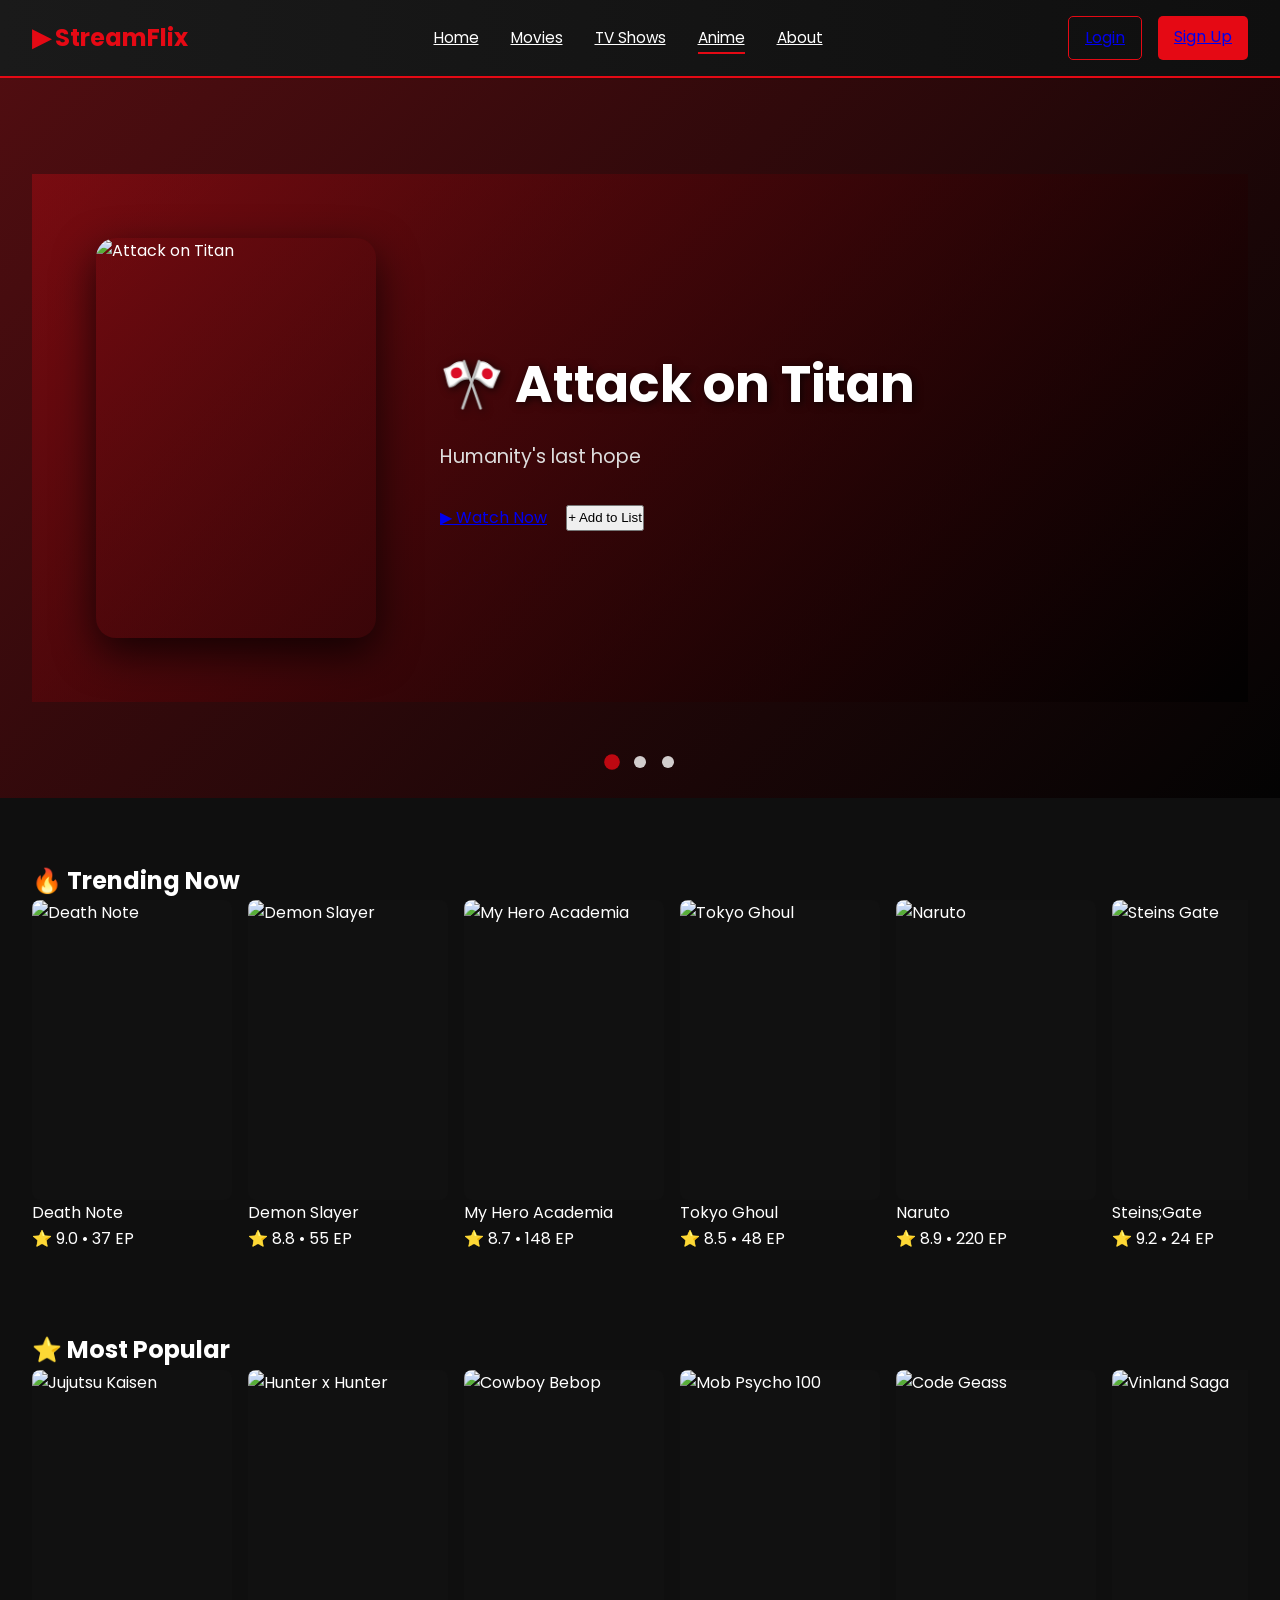
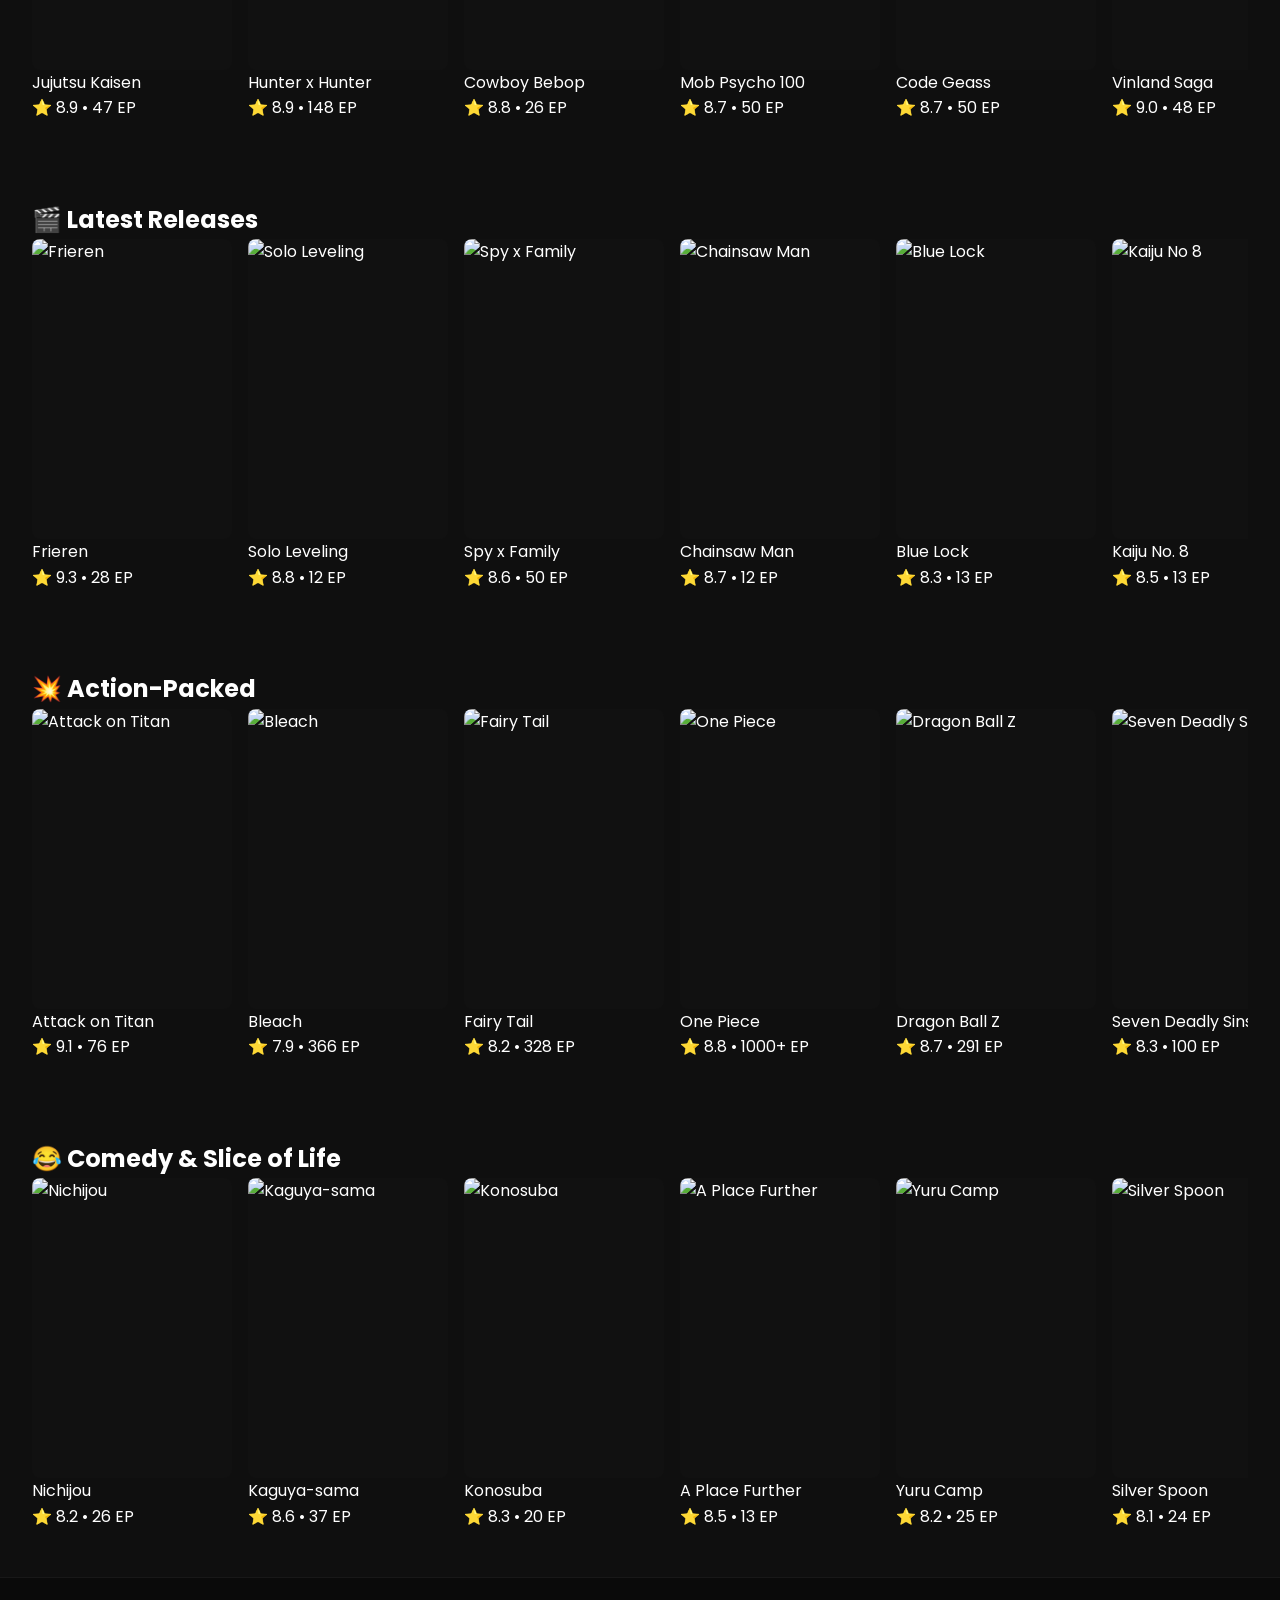
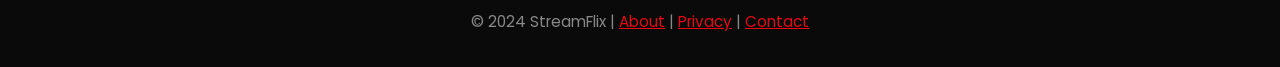
==== anime.html @ f0f39991 "Initial commit" ====
<!DOCTYPE html>
<html lang="en">
<head>
    <meta charset="UTF-8">
    <meta name="viewport" content="width=device-width, initial-scale=1.0">
    <title>Anime - StreamFlix</title>
    <link href="https://fonts.googleapis.com/css2?family=Poppins:wght@600;700&display=swap" rel="stylesheet">
    <link rel="stylesheet" href="style.css">
    
</head>
<body>
    <!-- Navigation -->
    <nav class="navbar">
        <div class="nav-brand">▶ StreamFlix</div>
        <ul class="nav-menu">
            <li><a href="index.html">Home</a></li>
            <li><a href="movies.html">Movies</a></li>
            <li><a href="tvshows.html">TV Shows</a></li>
            <li><a href="anime.html" class="active">Anime</a></li>
            <li><a href="about.html">About</a></li>
        </ul>
        <div class="nav-auth">
            <a href="login.html" class="btn-login">Login</a>
            <a href="signup.html" class="btn-signup">Sign Up</a>
        </div>
    </nav>

    <!-- Add this in <head> -->
<link rel="stylesheet" href="slider.css">

<!-- Replace old hero with this -->
<section class="hero" data-slider="anime-slide" style="margin-bottom: 2rem;">
    <input type="radio" name="anime-slide" id="anime-slide1" checked>
    <input type="radio" name="anime-slide" id="anime-slide2">
    <input type="radio" name="anime-slide" id="anime-slide3">

    <div class="slider-wrapper">
        <div class="slider">
            <div class="slide">
                <img src="https://m.media-amazon.com/images/M/MV5BZjliODY5MzQtMmViZC00MTZmLWFhMWMtMjMwM2I3OGY1MTRiXkEyXkFqcGc@._V1_FMjpg_UX1000_.jpg" alt="Attack on Titan">
                <div class="slide-content">
                    <h1>🎌 Attack on Titan</h1>
                    <p>Humanity's last hope</p>
                    <div class="hero-buttons">
                        <a href="player.html?movie=Attack on Titan" class="btn-primary">▶ Watch Now</a>
                        <button class="btn-secondary">+ Add to List</button>
                    </div>
                </div>
            </div>

            <div class="slide">
                <img src="https://m.media-amazon.com/images/M/MV5BYTgyZDhmMTEtZDFhNi00MTc4LTg3NjUtYWJlNGE5Mzk2NzMxXkEyXkFqcGc@._V1_.jpg" alt="Death Note">
                <div class="slide-content">
                    <h1>Death Note</h1>
                    <p>Psychological thriller</p>
                    <div class="hero-buttons">
                        <a href="player.html?movie=Death Note" class="btn-primary">▶ Watch Now</a>
                        <button class="btn-secondary">+ Add to List</button>
                    </div>
                </div>
            </div>

            <div class="slide">
                <img src="https://encrypted-tbn0.gstatic.com/images?q=tbn:ANd9GcQqLSe0YxHCOtJikJKKAC5nm7NmlqwyXG1tWA&s" alt="Demon Slayer">
                <div class="slide-content">
                    <h1>Demon Slayer</h1>
                    <p>Stunning animation</p>
                    <div class="hero-buttons">
                        <a href="player.html?movie=Demon Slayer" class="btn-primary">▶ Watch Now</a>
                        <button class="btn-secondary">+ Add to List</button>
                    </div>
                </div>
            </div>
        </div>
    </div>

    <div class="slider-nav">
        <label for="anime-slide1" class="slider-dot"></label>
        <label for="anime-slide2" class="slider-dot"></label>
        <label for="anime-slide3" class="slider-dot"></label>
    </div>
</section>

<!-- Add before </body> -->
<script src="slider.js"></script>

    <!-- Trending Anime Section -->
    <section class="anime-section">
        <h2>🔥 Trending Now</h2>
        <div class="scroll-container">
            <a href="player.html?movie=Death Note" class="scroll-card">
                <div class="card-image">
                    <img src="https://m.media-amazon.com/images/M/MV5BYTgyZDhmMTEtZDFhNi00MTc4LTg3NjUtYWJlNGE5Mzk2NzMxXkEyXkFqcGc@._V1_.jpg" alt="Death Note">
                    <div class="card-overlay">
                        <button class="play-icon">▶</button>
                    </div>
                </div>
                <div class="card-title">Death Note</div>
                <div class="card-rating">⭐ 9.0 • 37 EP</div>
            </a>

            <a href="player.html?movie=Demon Slayer" class="scroll-card">
                <div class="card-image">
                    <img src="https://encrypted-tbn0.gstatic.com/images?q=tbn:ANd9GcQqLSe0YxHCOtJikJKKAC5nm7NmlqwyXG1tWA&s" alt="Demon Slayer">
                    <div class="card-overlay">
                        <button class="play-icon">▶</button>
                    </div>
                </div>
                <div class="card-title">Demon Slayer</div>
                <div class="card-rating">⭐ 8.8 • 55 EP</div>
            </a>

            <a href="player.html?movie=My Hero Academia" class="scroll-card">
                <div class="card-image">
                    <img src="https://m.media-amazon.com/images/M/MV5BY2QzODA5OTQtYWJlNi00ZjIzLThhNTItMDMwODhlYzYzMjA2XkEyXkFqcGc@._V1_.jpg" alt="My Hero Academia">
                    <div class="card-overlay">
                        <button class="play-icon">▶</button>
                    </div>
                </div>
                <div class="card-title">My Hero Academia</div>
                <div class="card-rating">⭐ 8.7 • 148 EP</div>
            </a>

            <a href="player.html?movie=Tokyo Ghoul" class="scroll-card">
                <div class="card-image">
                    <img src="https://m.media-amazon.com/images/M/MV5BZWI2NzZhMTItOTM3OS00NjcyLThmN2EtZGZjMjlhYWMwODMzXkEyXkFqcGc@._V1_.jpg" alt="Tokyo Ghoul">
                    <div class="card-overlay">
                        <button class="play-icon">▶</button>
                    </div>
                </div>
                <div class="card-title">Tokyo Ghoul</div>
                <div class="card-rating">⭐ 8.5 • 48 EP</div>
            </a>

            <a href="player.html?movie=Naruto" class="scroll-card">
                <div class="card-image">
                    <img src="https://m.media-amazon.com/images/M/MV5BZTNjOWI0ZTAtOGY1OS00ZGU0LWEyOWYtMjhkYjdlYmVjMDk2XkEyXkFqcGc@._V1_.jpg" alt="Naruto">
                    <div class="card-overlay">
                        <button class="play-icon">▶</button>
                    </div>
                </div>
                <div class="card-title">Naruto</div>
                <div class="card-rating">⭐ 8.9 • 220 EP</div>
            </a>

            <a href="player.html?movie=Steins Gate" class="scroll-card">
                <div class="card-image">
                    <img src="https://m.media-amazon.com/images/M/MV5BZjI1YjZiMDUtZTI3MC00YTA5LWIzMmMtZmQ0NTZiYWM4NTYwXkEyXkFqcGc@._V1_FMjpg_UX1000_.jpg" alt="Steins Gate">
                    <div class="card-overlay">
                        <button class="play-icon">▶</button>
                    </div>
                </div>
                <div class="card-title">Steins;Gate</div>
                <div class="card-rating">⭐ 9.2 • 24 EP</div>
            </a>

            <a href="player.html?movie=One Punch Man" class="scroll-card">
                <div class="card-image">
                    <img src="https://m.media-amazon.com/images/M/MV5BNzMwOGQ5MWItNzE3My00ZDYyLTk4NzAtZWIyYWI0NTZhYzY0XkEyXkFqcGc@._V1_FMjpg_UX1000_.jpg" alt="One Punch Man">
                    <div class="card-overlay">
                        <button class="play-icon">▶</button>
                    </div>
                </div>
                <div class="card-title">One Punch Man</div>
                <div class="card-rating">⭐ 8.7 • 24 EP</div>
            </a>

            <a href="player.html?movie=Fullmetal Alchemist" class="scroll-card">
                <div class="card-image">
                    <img src="https://m.media-amazon.com/images/M/MV5BMzNiODA5NjYtYWExZS00OTc4LTg3N2ItYWYwYTUyYmM5MWViXkEyXkFqcGc@._V1_FMjpg_UX1000_.jpg">
                    <div class="card-overlay">
                        <button class="play-icon">▶</button>
                    </div>
                </div>
                <div class="card-title">Fullmetal Alchemist</div>
                <div class="card-rating">⭐ 9.1 • 64 EP</div>
            </a>
        </div>
    </section>

    <!-- Popular Anime Section -->
    <section class="anime-section">
        <h2>⭐ Most Popular</h2>
        <div class="scroll-container">
            <a href="player.html?movie=Jujutsu Kaisen" class="scroll-card">
                <div class="card-image">
                    <img src="https://m.media-amazon.com/images/M/MV5BMjBlNTExMDAtMWZjZi00MDc5LWFkMjgtZDU0ZWQ5ODk3YWY5XkEyXkFqcGc@._V1_.jpg" alt="Jujutsu Kaisen">
                    <div class="card-overlay">
                        <button class="play-icon">▶</button>
                    </div>
                </div>
                <div class="card-title">Jujutsu Kaisen</div>
                <div class="card-rating">⭐ 8.9 • 47 EP</div>
            </a>

            <a href="player.html?movie=Hunter x Hunter" class="scroll-card">
                <div class="card-image">
                    <img src="https://m.media-amazon.com/images/M/MV5BYzYxOTlkYzctNGY2MC00MjNjLWIxOWMtY2QwYjcxZWIwMmEwXkEyXkFqcGc@._V1_.jpg" alt="Hunter x Hunter">
                    <div class="card-overlay">
                        <button class="play-icon">▶</button>
                    </div>
                </div>
                <div class="card-title">Hunter x Hunter</div>
                <div class="card-rating">⭐ 8.9 • 148 EP</div>
            </a>

            <a href="player.html?movie=Cowboy Bebop" class="scroll-card">
                <div class="card-image">
                    <img src="https://encrypted-tbn0.gstatic.com/images?q=tbn:ANd9GcQdz-wzzr_U2iolT9zYC333DmJz4aKsiBKb7A&s" alt="Cowboy Bebop">
                    <div class="card-overlay">
                        <button class="play-icon">▶</button>
                    </div>
                </div>
                <div class="card-title">Cowboy Bebop</div>
                <div class="card-rating">⭐ 8.8 • 26 EP</div>
            </a>

            <a href="player.html?movie=Mob Psycho 100" class="scroll-card">
                <div class="card-image">
                    <img src="https://qqcdnpictest.mxplay.com/pic/f4882bd59f9569a33171a160bc4bc75f/en/16x9/640x360/test_pic1746435493451.jpg" alt="Mob Psycho 100">
                    <div class="card-overlay">
                        <button class="play-icon">▶</button>
                    </div>
                </div>
                <div class="card-title">Mob Psycho 100</div>
                <div class="card-rating">⭐ 8.7 • 50 EP</div>
            </a>

            <a href="player.html?movie=Code Geass" class="scroll-card">
                <div class="card-image">
                    <img src="https://m.media-amazon.com/images/M/MV5BMjA3OTUzNTIzOV5BMl5BanBnXkFtZTgwOTg4MTI1NjE@._V1_.jpg" alt="Code Geass">
                    <div class="card-overlay">
                        <button class="play-icon">▶</button>
                    </div>
                </div>
                <div class="card-title">Code Geass</div>
                <div class="card-rating">⭐ 8.7 • 50 EP</div>
            </a>

            <a href="player.html?movie=Vinland Saga" class="scroll-card">
                <div class="card-image">
                    <img src="https://m.media-amazon.com/images/M/MV5BNDA3MGNmZTEtMzFiMy00ZmViLThhNmQtMjQ4ZDc5MDEyN2U1XkEyXkFqcGc@._V1_.jpg" alt="Vinland Saga">
                    <div class="card-overlay">
                        <button class="play-icon">▶</button>
                    </div>
                </div>
                <div class="card-title">Vinland Saga</div>
                <div class="card-rating">⭐ 9.0 • 48 EP</div>
            </a>

            <a href="player.html?movie=Sword Art Online" class="scroll-card">
                <div class="card-image">
                    <img src="https://m.media-amazon.com/images/I/81rBX2Un6xL._AC_UF1000,1000_QL80_.jpg" alt="Sword Art Online">
                    <div class="card-overlay">
                        <button class="play-icon">▶</button>
                    </div>
                </div>
                <div class="card-title">Sword Art Online</div>
                <div class="card-rating">⭐ 8.4 • 96 EP</div>
            </a>

            <a href="player.html?movie=Ergo Proxy" class="scroll-card">
                <div class="card-image">
                    <img src="https://i.redd.it/ergo-proxy-one-of-the-all-time-greats-of-the-genre-v0-80or5wfl3pdc1.jpg?width=1920&format=pjpg&auto=webp&s=26ee91247b831a1396b140623fcc906833da10b5" alt="Ergo Proxy">
                    <div class="card-overlay">
                        <button class="play-icon">▶</button>
                    </div>
                </div>
                <div class="card-title">Ergo Proxy</div>
                <div class="card-rating">⭐ 8.5 • 23 EP</div>
            </a>
        </div>
    </section>

    <!-- New Releases Section -->
    <section class="anime-section">
        <h2>🎬 Latest Releases</h2>
        <div class="scroll-container">
            <a href="player.html?movie=Frieren" class="scroll-card">
                <div class="card-image">
                    <img src="https://m.media-amazon.com/images/M/MV5BZTI4ZGMxN2UtODlkYS00MTBjLWE1YzctYzc3NDViMGI0ZmJmXkEyXkFqcGc@._V1_.jpg" alt="Frieren">
                    <div class="card-overlay">
                        <button class="play-icon">▶</button>
                    </div>
                </div>
                <div class="card-title">Frieren</div>
                <div class="card-rating">⭐ 9.3 • 28 EP</div>
            </a>

            <a href="player.html?movie=Solo Leveling" class="scroll-card">
                <div class="card-image">
                    <img src="https://resizing.flixster.com/ChafGu2e-ZWTxSZOycoILjKeRqw=/fit-in/352x330/v2/https://resizing.flixster.com/WvUR0LcCwPkfo07dl1CChnL1f6o=/ems.cHJkLWVtcy1hc3NldHMvdHZzZXJpZXMvMzRlNmFmN2MtNjA2Mi00MTUwLTg2MGYtOGZlN2M5OGRjZWUzLnBuZw==" alt="Solo Leveling">
                    <div class="card-overlay">
                        <button class="play-icon">▶</button>
                    </div>
                </div>
                <div class="card-title">Solo Leveling</div>
                <div class="card-rating">⭐ 8.8 • 12 EP</div>
            </a>

            <a href="player.html?movie=Spy x Family" class="scroll-card">
                <div class="card-image">
                    <img src="https://comicbook.com/wp-content/uploads/sites/4/2025/03/Spy-x-Family-Key-Visual.jpeg?w=724" alt="Spy x Family">
                    <div class="card-overlay">
                        <button class="play-icon">▶</button>
                    </div>
                </div>
                <div class="card-title">Spy x Family</div>
                <div class="card-rating">⭐ 8.6 • 50 EP</div>
            </a>

            <a href="player.html?movie=Chainsaw Man" class="scroll-card">
                <div class="card-image">
                    <img src="https://snworksceo.imgix.net/cds/5cfb9cca-68ee-42bc-aa29-760c168924e8.sized-1000x1000.jpg?w=1000&dpr=2" alt="Chainsaw Man">
                    <div class="card-overlay">
                        <button class="play-icon">▶</button>
                    </div>
                </div>
                <div class="card-title">Chainsaw Man</div>
                <div class="card-rating">⭐ 8.7 • 12 EP</div>
            </a>

            <a href="player.html?movie=Blue Lock" class="scroll-card">
                <div class="card-image">
                    <img src="https://encrypted-tbn0.gstatic.com/images?q=tbn:ANd9GcQqD8SmKVSQN-p4D28bdmvQ3-Zx0X53sA6anQ&s" alt="Blue Lock">
                    <div class="card-overlay">
                        <button class="play-icon">▶</button>
                    </div>
                </div>
                <div class="card-title">Blue Lock</div>
                <div class="card-rating">⭐ 8.3 • 13 EP</div>
            </a>

            <a href="player.html?movie=Kaiju No 8" class="scroll-card">
                <div class="card-image">
                    <img src="https://upload.wikimedia.org/wikipedia/en/thumb/c/cd/Kaiju_No_8.jpg/250px-Kaiju_No_8.jpg" alt="Kaiju No 8">
                    <div class="card-overlay">
                        <button class="play-icon">▶</button>
                    </div>
                </div>
                <div class="card-title">Kaiju No. 8</div>
                <div class="card-rating">⭐ 8.5 • 13 EP</div>
            </a>

            <a href="player.html?movie=Wind Breaker" class="scroll-card">
                <div class="card-image">
                    <img src="https://m.media-amazon.com/images/M/MV5BNTQzNDI5OGItZDZkMy00MWQ1LWIwM2YtYzc2YWNhOGJlZWQxXkEyXkFqcGc@._V1_.jpg" alt="Wind Breaker">
                    <div class="card-overlay">
                        <button class="play-icon">▶</button>
                    </div>
                </div>
                <div class="card-title">Wind Breaker</div>
                <div class="card-rating">⭐ 8.2 • 13 EP</div>
            </a>

            <a href="player.html?movie=Trigun" class="scroll-card">
                <div class="card-image">
                    <img src="https://encrypted-tbn0.gstatic.com/images?q=tbn:ANd9GcTng154LhHILacW95VG66HIjA_Ss_445w-bsg&s" alt="Trigun">
                    <div class="card-overlay">
                        <button class="play-icon">▶</button>
                    </div>
                </div>
                <div class="card-title">Trigun</div>
                <div class="card-rating">⭐ 8.4 • 26 EP</div>
            </a>
        </div>
    </section>

    <!-- Action Anime Section -->
    <section class="anime-section">
        <h2>💥 Action-Packed</h2>
        <div class="scroll-container">
            <a href="player.html?movie=Attack on Titan" class="scroll-card">
                <div class="card-image">
                    <img src="https://m.media-amazon.com/images/M/MV5BZjliODY5MzQtMmViZC00MTZmLWFhMWMtMjMwM2I3OGY1MTRiXkEyXkFqcGc@._V1_FMjpg_UX1000_.jpg" alt="Attack on Titan">
                    <div class="card-overlay">
                        <button class="play-icon">▶</button>
                    </div>
                </div>
                <div class="card-title">Attack on Titan</div>
                <div class="card-rating">⭐ 9.1 • 76 EP</div>
            </a>

            <a href="player.html?movie=Bleach" class="scroll-card">
                <div class="card-image">
                    <img src="https://upload.wikimedia.org/wikipedia/en/thumb/7/72/Bleachanime.png/250px-Bleachanime.png" alt="Bleach">
                    <div class="card-overlay">
                        <button class="play-icon">▶</button>
                    </div>
                </div>
                <div class="card-title">Bleach</div>
                <div class="card-rating">⭐ 7.9 • 366 EP</div>
            </a>

            <a href="player.html?movie=Fairy Tail" class="scroll-card">
                <div class="card-image">
                    <img src="https://image.api.playstation.com/vulcan/img/rnd/202007/1305/oNkLAxLkFuLVcaJ6XpaNkkNb.png" alt="Fairy Tail">
                    <div class="card-overlay">
                        <button class="play-icon">▶</button>
                    </div>
                </div>
                <div class="card-title">Fairy Tail</div>
                <div class="card-rating">⭐ 8.2 • 328 EP</div>
            </a>

            <a href="player.html?movie=One Piece" class="scroll-card">
                <div class="card-image">
                    <img src="https://i.redd.it/0u2aefrzacmc1.jpeg" alt="One Piece">
                    <div class="card-overlay">
                        <button class="play-icon">▶</button>
                    </div>
                </div>
                <div class="card-title">One Piece</div>
                <div class="card-rating">⭐ 8.8 • 1000+ EP</div>
            </a>

            <a href="player.html?movie=Dragon Ball Z" class="scroll-card">
                <div class="card-image">
                    <img src="https://m.media-amazon.com/images/M/MV5BN2VlNTdlMzQtYzE5OC00YmYwLTgyZTItYjEzMWY0ZDNjMTJhXkEyXkFqcGc@._V1_FMjpg_UX1000_.jpg" alt="Dragon Ball Z">
                    <div class="card-overlay">
                        <button class="play-icon">▶</button>
                    </div>
                </div>
                <div class="card-title">Dragon Ball Z</div>
                <div class="card-rating">⭐ 8.7 • 291 EP</div>
            </a>

            <a href="player.html?movie=Seven Deadly Sins" class="scroll-card">
                <div class="card-image">
                    <img src="https://upload.wikimedia.org/wikipedia/en/thumb/0/0f/Seven_Deadly_Sins_Characters.jpg/330px-Seven_Deadly_Sins_Characters.jpg" alt="Seven Deadly Sins">
                    <div class="card-overlay">
                        <button class="play-icon">▶</button>
                    </div>
                </div>
                <div class="card-title">Seven Deadly Sins</div>
                <div class="card-rating">⭐ 8.3 • 100 EP</div>
            </a>

            <a href="player.html?movie=Akame ga Kill" class="scroll-card">
                <div class="card-image">
                    <img src="https://m.media-amazon.com/images/M/MV5BYTQyZGQzMmUtNjcwMy00ZThiLWFmMzMtOTA0NTI3OWE0MTU0XkEyXkFqcGc@._V1_FMjpg_UX1000_.jpg" alt="Akame ga Kill">
                    <div class="card-overlay">
                        <button class="play-icon">▶</button>
                    </div>
                </div>
                <div class="card-title">Akame ga Kill</div>
                <div class="card-rating">⭐ 8.1 • 25 EP</div>
            </a>

            <a href="player.html?movie=Kill la Kill" class="scroll-card">
                <div class="card-image">
                    <img src="https://a.storyblok.com/f/178900/847x1199/5a03b402c3/tengen-toppa-gurren-lagann-vs-kill-la-kill-exhibition-visual.jpg/m/filters:quality(95)format(webp)" alt="Kill la Kill">
                    <div class="card-overlay">
                        <button class="play-icon">▶</button>
                    </div>
                </div>
                <div class="card-title">Kill la Kill</div>
                <div class="card-rating">⭐ 8.4 • 24 EP</div>
            </a>
        </div>
    </section>

    <!-- Comedy/Slice of Life Section -->
    <section class="anime-section">
        <h2>😂 Comedy & Slice of Life</h2>
        <div class="scroll-container">
            <a href="player.html?movie=Nichijou" class="scroll-card">
                <div class="card-image">
                    <img src="https://m.media-amazon.com/images/M/MV5BNDk1YjhiODktNjczMC00MDgxLTlkMGMtMzdkNzY1MTk4YjkxXkEyXkFqcGc@._V1_.jpg" alt="Nichijou">
                    <div class="card-overlay">
                        <button class="play-icon">▶</button>
                    </div>
                </div>
                <div class="card-title">Nichijou</div>
                <div class="card-rating">⭐ 8.2 • 26 EP</div>
            </a>

            <a href="player.html?movie=Kaguya-sama" class="scroll-card">
                <div class="card-image">
                    <img src="https://m.media-amazon.com/images/M/MV5BMTM1ZWViNWMtZWY2ZC00YmYyLTk1ZGEtMzRjOWI2YTM1OTI3XkEyXkFqcGc@._V1_FMjpg_UX1000_.jpg" alt="Kaguya-sama">
                    <div class="card-overlay">
                        <button class="play-icon">▶</button>
                    </div>
                </div>
                <div class="card-title">Kaguya-sama</div>
                <div class="card-rating">⭐ 8.6 • 37 EP</div>
            </a>

            <a href="player.html?movie=Konosuba" class="scroll-card">
                <div class="card-image">
                    <img src="https://m.media-amazon.com/images/I/81+BXD01wtL.jpg" alt="Konosuba">
                    <div class="card-overlay">
                        <button class="play-icon">▶</button>
                    </div>
                </div>
                <div class="card-title">Konosuba</div>
                <div class="card-rating">⭐ 8.3 • 20 EP</div>
            </a>

            <a href="player.html?movie=Slice of Life" class="scroll-card">
                <div class="card-image">
                    <img src="https://encrypted-tbn0.gstatic.com/images?q=tbn:ANd9GcReIH0EJPWtXZQAoP58Xrs9rBBU7hnGI9nKUA&s" alt="A Place Further">
                    <div class="card-overlay">
                        <button class="play-icon">▶</button>
                    </div>
                </div>
                <div class="card-title">A Place Further</div>
                <div class="card-rating">⭐ 8.5 • 13 EP</div>
            </a>

            <a href="player.html?movie=Yuru Camp" class="scroll-card">
                <div class="card-image">
                    <img src="https://upload.wikimedia.org/wikipedia/en/9/90/Yurucamp%2C_Volume_1.jpg" alt="Yuru Camp">
                    <div class="card-overlay">
                        <button class="play-icon">▶</button>
                    </div>
                </div>
                <div class="card-title">Yuru Camp</div>
                <div class="card-rating">⭐ 8.2 • 25 EP</div>
            </a>

            <a href="player.html?movie=Silver Spoon" class="scroll-card">
                <div class="card-image">
                    <img src="https://m.media-amazon.com/images/M/MV5BMzUzMWJiMWQtZTI0Yy00ZmRmLThmOWEtNGVjYTVkMjAzMjJlXkEyXkFqcGc@._V1_FMjpg_UX1000_.jpg" alt="Silver Spoon">
                    <div class="card-overlay">
                        <button class="play-icon">▶</button>
                    </div>
                </div>
                <div class="card-title">Silver Spoon</div>
                <div class="card-rating">⭐ 8.1 • 24 EP</div>
            </a>

            <a href="player.html?movie=Grand Blue" class="scroll-card">
                <div class="card-image">
                    <img src="https://m.media-amazon.com/images/M/MV5BNjczYjZkYzEtOTdhMS00MDBhLWI0NGQtNmY2OWQwNTBiMjJjXkEyXkFqcGc@._V1_FMjpg_UX1000_.jpg" alt="Grand Blue">
                    <div class="card-overlay">
                        <button class="play-icon">▶</button>
                    </div>
                </div>
                <div class="card-title">Grand Blue</div>
                <div class="card-rating">⭐ 8.6 • 12 EP</div>
            </a>

            <a href="player.html?movie=Shouwa Genroku" class="scroll-card">
                <div class="card-image">
                    <img src="https://imgsrv.crunchyroll.com/cdn-cgi/image/fit=contain,format=auto,quality=85,width=480,height=720/catalog/crunchyroll/c2b3c26f93b959475b31c195f3da2f08.jpg" alt="Shouwa Genroku">
                    <div class="card-overlay">
                        <button class="play-icon">▶</button>
                    </div>
                </div>
                <div class="card-title">Shouwa Genroku</div>
                <div class="card-rating">⭐ 8.7 • 25 EP</div>
            </a>
        </div>
    </section>

    <footer class="footer">
    <p>&copy; 2024 StreamFlix | <a href="about.html">About</a> | <a href="privacy.html">Privacy</a> | <a href="#">Contact</a></p>
</footer>

    <script src="player.js"></script>
    
</body>
</html>
---- style.css ----
:root{
  --bg: #0f0f0f;
  --surface: #111;
  --accent: #e50914;
  --muted: #bbb;
  --glass: rgba(255,255,255,0.05);
  --glass-2: rgba(255,255,255,0.1);
  --gold: #ffd700;
  --page-max-width: 1400px;
}

/* ======== GLOBAL ======== */
*{margin:0;padding:0;box-sizing:border-box}
html,body{height:100%}
body{
  font-family: 'Poppins', sans-serif;
  background: var(--bg);
  color:#fff;
  line-height:1.6;
  overflow-x:hidden;
}

/* ======== NAVBAR ======== */
.navbar{
  background: linear-gradient(90deg,#1a1a1a 0%, #0f0f0f 100%);
  padding:1rem 2rem;
  display:flex;
  justify-content:space-between;
  align-items:center;
  border-bottom:2px solid var(--accent);
  position:sticky;
  top:0;
  z-index:1000;
  flex-wrap:wrap;
}
.nav-brand{font-size:1.5rem;font-weight:700;color:var(--accent)}
.nav-menu{display:flex;list-style:none;gap:2rem}
.nav-menu a{position:relative;font-size:0.95rem;transition:0.25s;color:inherit}
.nav-menu a::after{
  content:'';position:absolute;bottom:-6px;left:0;width:0;height:2px;background:var(--accent);transition:0.25s;
}
.nav-menu a:hover::after,.nav-menu a.active::after{width:100%}
.nav-auth{display:flex;gap:1rem}
.btn-login{border:1px solid var(--accent);padding:0.5rem 1rem;border-radius:5px;transition:0.25s}
.btn-login:hover{background:var(--accent);color:#fff}
.btn-signup{background:var(--accent);padding:0.5rem 1rem;border-radius:5px;transition:0.25s}
.btn-signup:hover{background:#b20710;transform:scale(1.05)}

/* ======== HERO / SLIDER ======== */
.hero{
  width:100%;
  height:80vh;
  position:relative;
  background: linear-gradient(135deg, rgba(229,9,20,0.3), rgba(0,0,0,0.8)),
              url('https://via.placeholder.com/1200x500?text=Hero+Banner') center/cover no-repeat;
  padding:6rem 2rem;
  color:#fff;
  overflow:hidden;
  animation:fadeIn .8s ease-in;
}
@keyframes fadeIn{from{opacity:0}to{opacity:1}}
.hero-content{max-width:520px}
.hero h1{font-size:3rem;margin-bottom:1rem}
.hero p{font-size:1.1rem;color:var(--muted);margin-bottom:1.5rem}
.hero-btns{display:flex;gap:1rem;flex-wrap:wrap}

/* small slider logic (keeps compatibility if you use radio inputs) */
.slider{width:300%;height:100%;display:flex;transition:0.5s}
.slide{width:100%;flex-shrink:0;display:flex;align-items:center;gap:3rem;padding:3rem}
.slide img{width:280px;height:400px;border-radius:20px;object-fit:cover;box-shadow:0 10px 30px rgba(0,0,0,0.6);transition:0.4s}
.slide img:hover{transform:scale(1.05)}
.slide-content h1{font-size:2.5rem;margin-bottom:0.5rem}
.slide-content p{font-size:1.05rem;color:var(--muted);margin-bottom:1rem}
.play-btn{padding:12px 26px;border-radius:30px;border:none;background:var(--accent);color:#fff;cursor:pointer;transition:0.25s}
.play-btn:hover{background:#fff;color:#000;transform:scale(1.03)}

/* radio-driven slider (if you use inputs with ids #slide1 #slide2 #slide3) */
#slide1:checked ~ .slider{transform:translateX(0)}
#slide2:checked ~ .slider{transform:translateX(-100%)}
#slide3:checked ~ .slider{transform:translateX(-200%)}

/* slider nav dots container (use .slider-nav in markup) */
.slider-nav{position:absolute;bottom:20px;left:50%;transform:translateX(-50%);display:flex;gap:.5rem}
.slider-nav label{width:12px;height:12px;background:#fff;border-radius:50%;display:inline-block;cursor:pointer;opacity:.8}

/* ======== SECTIONS & PAGE LAYOUT ======== */
.section{display:flex;flex-direction:column;align-items:center;justify-content:center;width:100%;padding:40px 60px;box-sizing:border-box}
.page-header{max-width:var(--page-max-width);width:100%;margin:40px auto 0;padding:0 60px;box-sizing:border-box;text-align:center}
.page-header h1{font-size:2.5rem;margin-bottom:16px}
.page-header img{width:100%;height:350px;object-fit:cover;border-radius:10px;display:block}

/* ======== MOVIES GRID ======== */
.movies-grid{
  width:100%;
  max-width:var(--page-max-width);
  display:grid;
  grid-template-columns:repeat(auto-fit,minmax(220px,1fr));
  gap:24px;
  padding:40px 60px;
  box-sizing:border-box;
  margin:0 auto;
}
.card{
  background:var(--surface);
  border-radius:12px;
  overflow:hidden;
  transition:transform .25s, box-shadow .25s;
  text-align:center;
  display:flex;
  flex-direction:column;
}
.card:hover{transform:scale(1.05);box-shadow:0 10px 30px rgba(0,0,0,0.6)}
.card img{width:100%;height:320px;object-fit:cover;display:block}
.card-info{padding:14px}
.card-info h3{color:#fff;margin-bottom:8px;font-size:1.05rem}
.card-info p{color:var(--muted);font-size:.95rem}

/* horizontal scroll container (used on home index) */
.movies-container{display:flex;gap:1rem;overflow-x:auto;padding-bottom:1rem;scroll-behavior:smooth}
.movies-container::-webkit-scrollbar{height:8px}
.movies-container::-webkit-scrollbar-thumb{background:var(--accent);border-radius:6px}

/* ======== AUTH BOX ======== */
.auth-section{min-height:calc(100vh - 80px);display:flex;align-items:center;justify-content:center;padding:2rem}
.auth-box{background:var(--glass);border:1px solid var(--glass-2);padding:2.5rem;border-radius:10px;width:100%;max-width:420px;backdrop-filter:blur(6px)}
.auth-box h1{font-size:1.6rem;margin-bottom:.5rem}
.auth-box p{color:#aaa;margin-bottom:1rem}
.auth-box form{display:flex;flex-direction:column;gap:1rem}
.auth-box input{padding:.75rem;border-radius:6px;border:1px solid rgba(255,255,255,0.12);background:transparent;color:#fff}
.auth-box input:focus{outline:none;border-color:var(--accent);box-shadow:0 0 8px rgba(229,9,20,0.2)}
.auth-box label{display:flex;align-items:center;gap:.5rem;color:#aaa}
.auth-box button{margin-top:.5rem}

/* ======== ABOUT & FEATURES ======== */
.about-content{max-width:900px;margin:0 auto;padding:40px 20px}
.features{display:grid;grid-template-columns:repeat(auto-fit,minmax(200px,1fr));gap:1.5rem;margin-top:1.5rem}
.feature{background:rgba(229,9,20,0.08);padding:1.2rem;border-radius:8px;border-left:4px solid var(--accent)}
.feature h3{margin-bottom:.5rem}

/* ======== FOOTER ======== */
.footer{background:#0a0a0a;border-top:1px solid rgba(255,255,255,0.06);padding:2rem;text-align:center;color:#888;font-size:.95rem}
.footer a{color:var(--accent)}
.footer a:hover{color:var(--gold)}

/* ======== ANIME / NETFLIX-STYLE ROWS ======== */
.anime-hero{position:relative;width:100%;height:450px;overflow:hidden;margin-bottom:2rem}
.anime-hero img{width:100%;height:100%;object-fit:cover}
.hero-overlay{position:absolute;inset:0;background:linear-gradient(90deg, rgba(15,15,15,.9) 0%, rgba(15,15,15,.5) 50%, transparent 100%);display:flex;flex-direction:column;justify-content:flex-end;padding:3rem}
.hero-overlay h1{font-size:3.2rem;margin-bottom:1rem;font-weight:700}
.hero-overlay p{font-size:1.05rem;color:var(--muted);margin-bottom:1rem}
.anime-section{max-width:var(--page-max-width);margin:0 auto;padding:2rem}
.scroll-container{display:flex;gap:1rem;overflow-x:auto;scroll-behavior:smooth;padding-bottom:1rem;-webkit-overflow-scrolling:touch}
.scroll-card{flex:0 0 200px;display:block;text-decoration:none;color:inherit;transition:0.25s}
.card-image{position:relative;width:100%;height:300px;border-radius:8px;overflow:hidden;background:#111}
.card-image img{width:100%;height:100%;object-fit:cover;transition:0.4s}
.scroll-card:hover .card-image img{transform:scale(1.15)}
.card-overlay{position:absolute;inset:0;background:linear-gradient(180deg,transparent 0%,rgba(0,0,0,.8)100%);display:flex;align-items:center;justify-content:center;opacity:0;transition:.25s}
.scroll-card:hover .card-overlay{opacity:1}
.play-icon{width:60px;height:60px;background:var(--accent);color:#fff;border-radius:50%;display:flex;align-items:center;justify-content:center;font-size:1.6rem;box-shadow:0 5px 20px rgba(229,9,20,.45)}

/* ======== RESPONSIVE ======== */
@media (max-width:1024px){
  .hero{padding:4rem 1rem;height:60vh}
  .hero h1{font-size:2.2rem}
  .movies-grid{grid-template-columns:repeat(auto-fit,minmax(180px,1fr));padding:30px}
  .card img{height:260px}
  .anime-hero{height:350px}
  .card-image{height:250px}
}
@media (max-width:768px){
  .nav-menu{gap:1rem;font-size:.9rem}
  .hero{padding:3rem 1rem;height:50vh}
  .hero h1{font-size:1.8rem}
  .movies-grid{grid-template-columns:repeat(auto-fill,minmax(140px,1fr));gap:16px;padding:20px}
  .card img{height:210px}
  .card{width:100%}
  .auth-box{padding:1.25rem}
}
@media (max-width:480px){
  .nav-menu{flex-direction:column;gap:.6rem}
  .hero{padding:2rem 1rem;height:38vh}
  .hero h1{font-size:1.4rem}
  .movies-grid{grid-template-columns:repeat(auto-fill,minmax(120px,1fr));gap:10px;padding:16px}
  .card img{height:180px}
  .card{width:100%}
  .scroll-card{flex:0 0 140px}
}
/* ======== RELATED VIDEOS WITH IMAGES ======== */
.related-videos {
    display: flex;
    flex-direction: column;
    gap: 1.2rem;
}

.related-item {
    display: flex;
    gap: 1rem;
    padding: 0.8rem;
    background: rgba(255, 255, 255, 0.03);
    border-radius: 8px;
    cursor: pointer;
    transition: 0.3s;
    text-decoration: none;
    color: inherit;
    border: 1px solid rgba(255, 255, 255, 0.1);
}

.related-item:hover {
    background: rgba(229, 9, 20, 0.15);
    transform: translateX(8px);
    border-color: #e50914;
}

.related-item img {
    width: 70px;
    height: 105px;
    object-fit: cover;
    border-radius: 5px;
    flex-shrink: 0;
    box-shadow: 0 4px 10px rgba(0, 0, 0, 0.5);
}

.related-info {
    flex: 1;
    display: flex;
    flex-direction: column;
    justify-content: center;
}

.related-info h4 {
    font-size: 0.9rem;
    margin: 0 0 0.3rem 0;
    font-weight: 600;
    color: #fff;
    line-height: 1.3;
}

.related-info p {
    font-size: 0.75rem;
    color: #bbb;
    margin: 0;
}

.related-info p strong {
    color: #ffd700;
}

@media (max-width: 768px) {
    .related-item {
        gap: 0.8rem;
        padding: 0.6rem;
    }

    .related-item img {
        width: 60px;
        height: 90px;
    }

    .related-info h4 {
        font-size: 0.85rem;
    }

    .related-info p {
        font-size: 0.7rem;
    }
}
---- slider.css ----
/* ======== UNIVERSAL SLIDER STYLES ======== */

/* Hide all radio inputs */
input[type="radio"][name*="slide"] {
    display: none;
}

/* Slider Container */
[data-slider] {
    position: relative;
    width: 100%;
    overflow: hidden;
}

/* Slider Wrapper */
.slider-wrapper {
    position: relative;
    width: 100%;
    height: 100%;
    overflow: hidden;
}

/* Main Slider */
.slider {
    display: flex;
    width: 300%;
    height: 100%;
    transition: transform 0.8s ease-in-out;
}

/* Individual Slide */
.slide {
    width: 33.333%;
    height: 100%;
    display: flex;
    align-items: center;
    gap: 4rem;
    padding: 4rem;
    background: linear-gradient(135deg, rgba(229,9,20,0.3), rgba(0,0,0,0.8));
    box-sizing: border-box;
    flex-shrink: 0;
}

/* Slide Image */
.slide img {
    width: 280px;
    height: 400px;
    border-radius: 20px;
    object-fit: cover;
    box-shadow: 0 15px 40px rgba(0,0,0,0.7);
    transition: 0.4s;
}

.slide img:hover {
    transform: scale(1.08) rotate(-2deg);
}

/* Slide Content */
.slide-content {
    flex: 1;
    color: white;
}

.slide-content h1 {
    font-size: 3.2rem;
    margin-bottom: 1rem;
    font-weight: 700;
    text-shadow: 2px 2px 8px rgba(0,0,0,0.7);
}

.slide-content p {
    font-size: 1.2rem;
    color: #ddd;
    margin-bottom: 2rem;
    line-height: 1.6;
}

/* Slider Buttons */
.hero-buttons {
    display: flex;
    gap: 1.2rem;
    flex-wrap: wrap;
}

/* Slider Navigation Dots Container */
.slider-nav {
    position: absolute;
    bottom: 30px;
    left: 50%;
    transform: translateX(-50%);
    display: flex;
    gap: 1rem;
    z-index: 100;
}

/* Slider Dots */
.slider-dot {
    width: 14px;
    height: 14px;
    background: rgba(255,255,255,0.5);
    border-radius: 50%;
    cursor: pointer;
    transition: 0.3s;
    display: block;
}

.slider-dot:hover {
    background: rgba(255,255,255,0.8);
    transform: scale(1.15);
}

/* Active Dot Styling */
input[name*="slide"]:nth-child(1):checked ~ .slider-wrapper .slider {
    transform: translateX(0);
}

input[name*="slide"]:nth-child(2):checked ~ .slider-wrapper .slider {
    transform: translateX(-33.333%);
}

input[name*="slide"]:nth-child(3):checked ~ .slider-wrapper .slider {
    transform: translateX(-66.666%);
}

/* Specific dot highlighting */
[data-slider="slide"] input:nth-of-type(1):checked ~ .slider-nav .slider-dot:nth-child(1),
[data-slider="slide"] input:nth-of-type(2):checked ~ .slider-nav .slider-dot:nth-child(2),
[data-slider="slide"] input:nth-of-type(3):checked ~ .slider-nav .slider-dot:nth-child(3),
[data-slider="anime-slide"] input:nth-of-type(1):checked ~ .slider-nav .slider-dot:nth-child(1),
[data-slider="anime-slide"] input:nth-of-type(2):checked ~ .slider-nav .slider-dot:nth-child(2),
[data-slider="anime-slide"] input:nth-of-type(3):checked ~ .slider-nav .slider-dot:nth-child(3),
[data-slider="movies-slide"] input:nth-of-type(1):checked ~ .slider-nav .slider-dot:nth-child(1),
[data-slider="movies-slide"] input:nth-of-type(2):checked ~ .slider-nav .slider-dot:nth-child(2),
[data-slider="movies-slide"] input:nth-of-type(3):checked ~ .slider-nav .slider-dot:nth-child(3),
[data-slider="tvshows-slide"] input:nth-of-type(1):checked ~ .slider-nav .slider-dot:nth-child(1),
[data-slider="tvshows-slide"] input:nth-of-type(2):checked ~ .slider-nav .slider-dot:nth-child(2),
[data-slider="tvshows-slide"] input:nth-of-type(3):checked ~ .slider-nav .slider-dot:nth-child(3) {
    background: #e50914;
    transform: scale(1.3);
}

/* ======== RESPONSIVE ======== */
@media (max-width: 1024px) {
    .slide {
        gap: 2.5rem;
        padding: 3rem;
    }

    .slide img {
        width: 250px;
        height: 350px;
    }

    .slide-content h1 {
        font-size: 2.4rem;
    }

    .slide-content p {
        font-size: 1rem;
    }
}

@media (max-width: 768px) {
    .slide {
        flex-direction: column;
        text-align: center;
        gap: 1.5rem;
        padding: 2rem 1rem;
    }

    .slide img {
        width: 200px;
        height: 280px;
    }

    .slide-content h1 {
        font-size: 1.8rem;
    }

    .slide-content p {
        font-size: 0.95rem;
    }

    .hero-buttons {
        justify-content: center;
    }

    .slider-nav {
        bottom: 20px;
        gap: 0.8rem;
    }

    .slider-dot {
        width: 12px;
        height: 12px;
    }
}

@media (max-width: 480px) {
    .slide {
        flex-direction: column;
        padding: 1.5rem 1rem;
        gap: 1rem;
    }

    .slide img {
        width: 150px;
        height: 210px;
    }

    .slide-content h1 {
        font-size: 1.3rem;
    }

    .slide-content p {
        font-size: 0.85rem;
        margin-bottom: 1rem;
    }

    .hero-buttons {
        flex-direction: column;
        width: 100%;
    }

    .btn-primary,
    .btn-secondary {
        width: 100%;
        padding: 0.6rem;
        font-size: 0.8rem;
    }

    .slider-nav {
        bottom: 15px;
        gap: 0.6rem;
    }

    .slider-dot {
        width: 10px;
        height: 10px;
    }
}
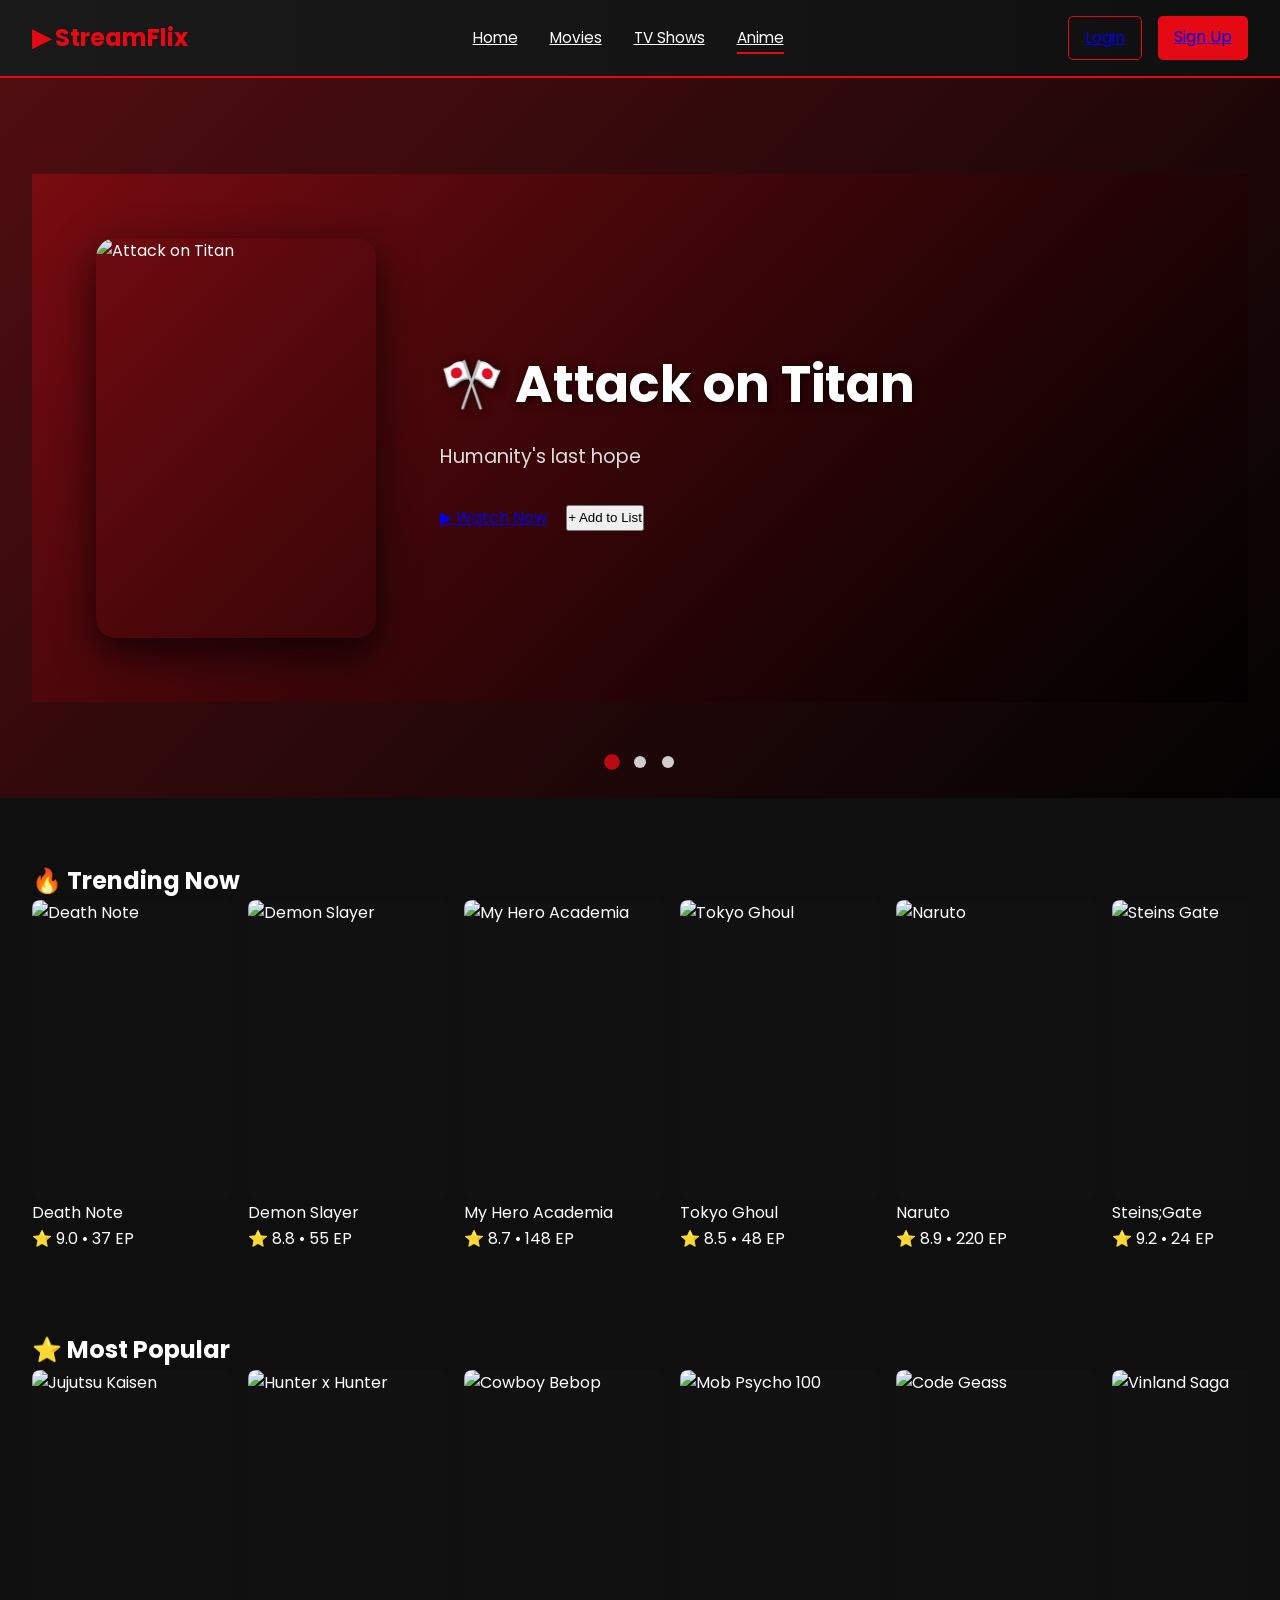
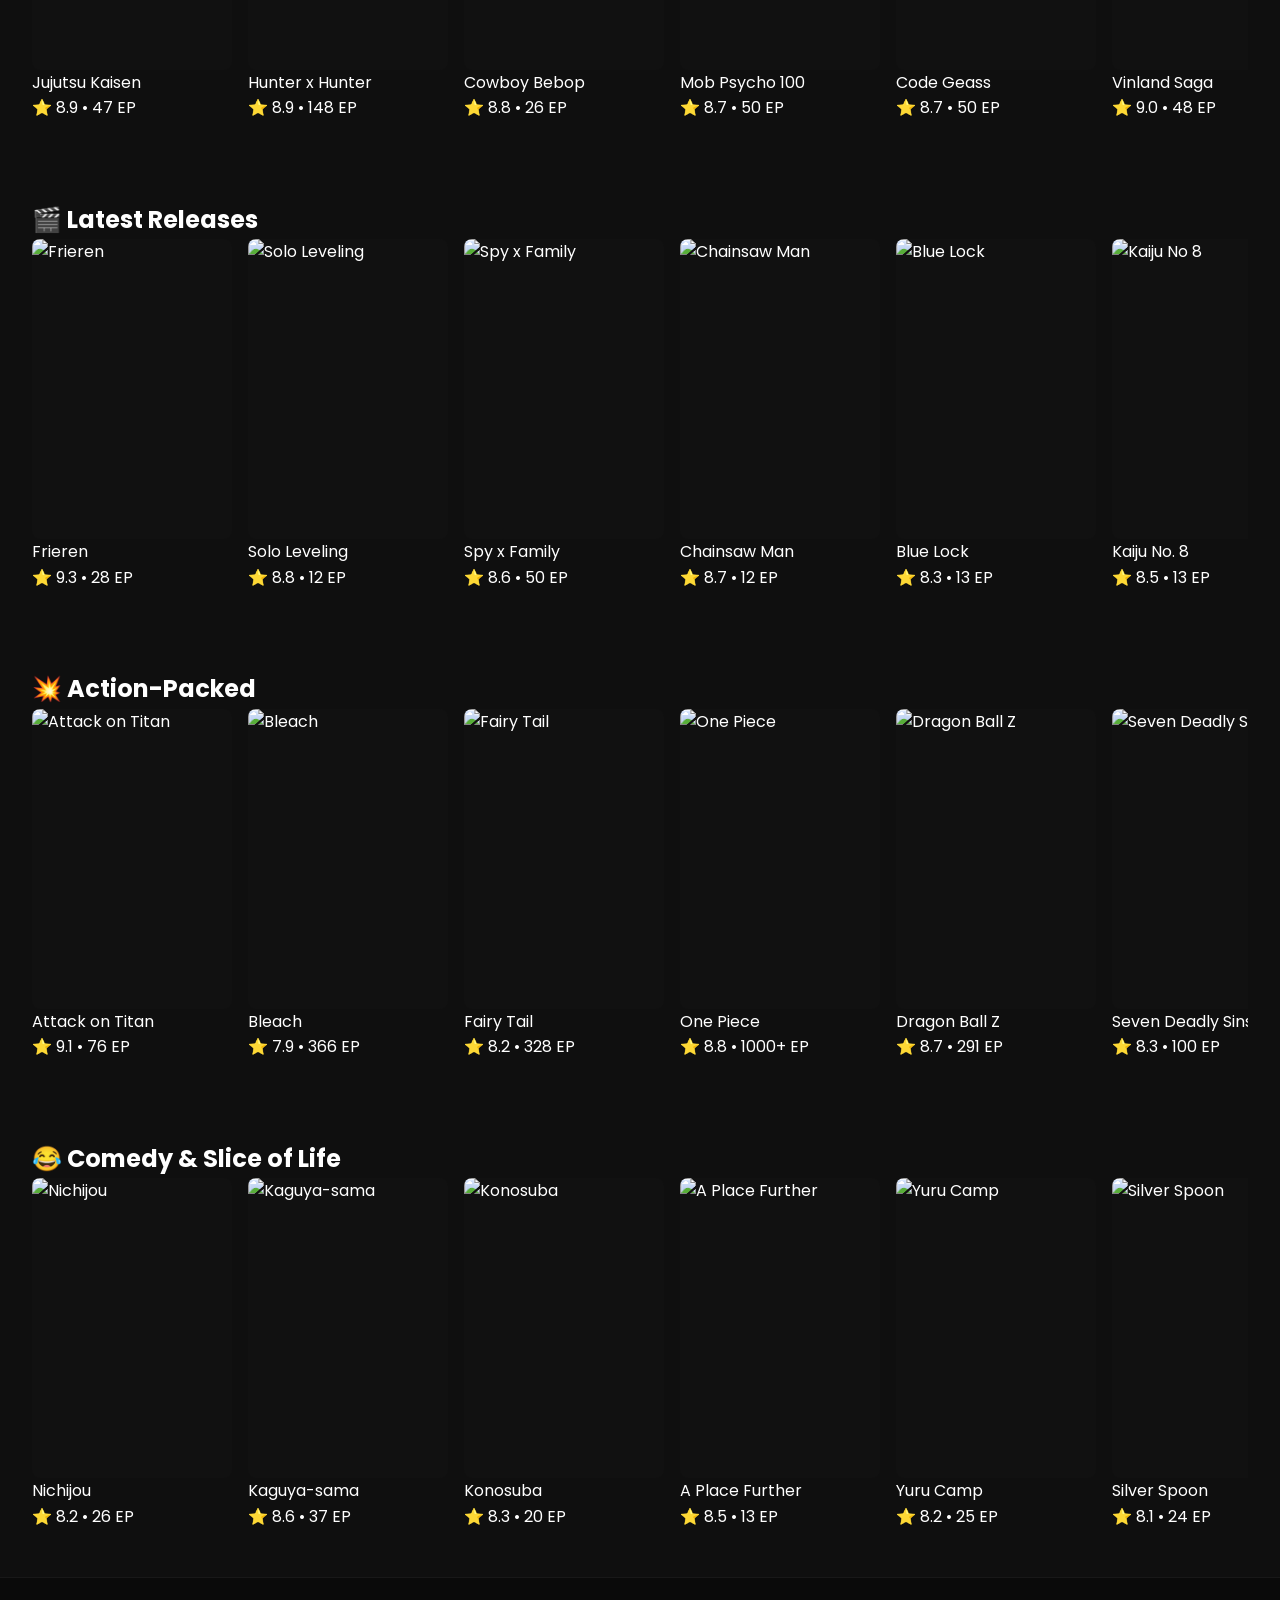
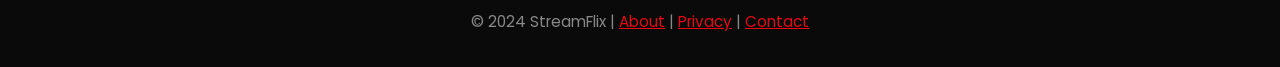
==== commit cfdd0605: "fourth" ====
--- a/anime.html
+++ b/anime.html
@@ -17,7 +17,7 @@
             <li><a href="movies.html">Movies</a></li>
             <li><a href="tvshows.html">TV Shows</a></li>
             <li><a href="anime.html" class="active">Anime</a></li>
-            <li><a href="about.html">About</a></li>
+           
         </ul>
         <div class="nav-auth">
             <a href="login.html" class="btn-login">Login</a>
@@ -559,6 +559,7 @@
 </footer>
 
     <script src="player.js"></script>
+    <script src="search.js"></script>
     
 </body>
 </html>
--- a/style.css
+++ b/style.css
@@ -130,6 +130,129 @@
 .auth-box input:focus{outline:none;border-color:var(--accent);box-shadow:0 0 8px rgba(229,9,20,0.2)}
 .auth-box label{display:flex;align-items:center;gap:.5rem;color:#aaa}
 .auth-box button{margin-top:.5rem}
+/* ======== USER PROFILE STYLES ======== */
+.user-profile {
+    display: flex;
+    align-items: center;
+    gap: 1rem;
+}
+
+.user-avatar {
+    width: 40px;
+    height: 40px;
+    border-radius: 50%;
+    cursor: pointer;
+    border: 2px solid #e50914;
+    transition: all 0.3s;
+    object-fit: cover;
+}
+
+.user-avatar:hover {
+    transform: scale(1.1);
+    box-shadow: 0 0 15px rgba(229, 9, 20, 0.6);
+}
+
+.welcome-text {
+    color: #fff;
+    font-weight: 600;
+    font-size: 0.95rem;
+    display: inline-block;
+    max-width: 150px;
+    white-space: nowrap;
+    overflow: hidden;
+    text-overflow: ellipsis;
+}
+
+@media (max-width: 768px) {
+    .welcome-text {
+        display: none;
+    }
+
+    .user-profile {
+        gap: 0.5rem;
+    }
+
+    .user-avatar {
+        width: 35px;
+        height: 35px;
+    }
+}
+
+@media (max-width: 480px) {
+    .user-avatar {
+        width: 30px;
+        height: 30px;
+    }
+}
+/* ======== AUTH MESSAGES ======== */
+.message {
+    margin-top: 1rem;
+    padding: 1rem;
+    border-radius: 8px;
+    font-weight: 600;
+    text-align: center;
+    display: none;
+}
+
+.message.show {
+    display: block;
+    animation: slideIn 0.3s ease;
+}
+
+.message.error {
+    background: rgba(229, 9, 20, 0.2);
+    color: #e50914;
+    border: 2px solid #e50914;
+}
+
+.message.success {
+    background: rgba(0, 255, 0, 0.2);
+    color: #00ff00;
+    border: 2px solid #00ff00;
+}
+
+@keyframes slideIn {
+    from {
+        opacity: 0;
+        transform: translateY(-10px);
+    }
+    to {
+        opacity: 1;
+        transform: translateY(0);
+    }
+}
+
+/* Demo Info Box */
+.demo-info {
+    background: rgba(229, 9, 20, 0.1);
+    border: 2px solid #e50914;
+    padding: 1rem;
+    border-radius: 8px;
+    margin-bottom: 2rem;
+    text-align: center;
+}
+
+.demo-info p {
+    margin: 0.5rem 0;
+    font-size: 0.9rem;
+    color: #ffd700;
+}
+
+.btn-logout {
+    background: #e50914;
+    color: white;
+    padding: 0.6rem 1.2rem;
+    border: none;
+    border-radius: 5px;
+    font-weight: 600;
+    transition: 0.3s;
+    font-family: 'Poppins', sans-serif;
+}
+
+.btn-logout:hover {
+    background: #b20710;
+    transform: scale(1.05);
+}
 
 /* ======== ABOUT & FEATURES ======== */
 .about-content{max-width:900px;margin:0 auto;padding:40px 20px}
@@ -263,4 +386,82 @@
     .related-info p {
         font-size: 0.7rem;
     }
-}+}
+/* ======== SIMPLE SEARCH BAR ======== */
+.simple-search {
+    display: flex;
+    align-items: center;
+    gap: 0.5rem;
+    margin-left: 2rem;
+}
+
+.simple-search-input {
+    padding: 0.6rem 1rem;
+    border: 1px solid rgba(255, 255, 255, 0.3);
+    border-radius: 20px;
+    background: rgba(255, 255, 255, 0.1);
+    color: #fff;
+    font-size: 0.9rem;
+    font-family: 'Poppins', sans-serif;
+    outline: none;
+    transition: all 0.3s;
+    width: 200px;
+}
+
+.simple-search-input::placeholder {
+    color: rgba(255, 255, 255, 0.6);
+}
+
+.simple-search-input:focus {
+    background: rgba(255, 255, 255, 0.15);
+    border-color: #e50914;
+    box-shadow: 0 0 10px rgba(229, 9, 20, 0.3);
+}
+
+.simple-search-btn {
+    padding: 0.6rem 1rem;
+    background: #e50914;
+    border: none;
+    border-radius: 20px;
+    color: #fff;
+    font-size: 1rem;
+    cursor: pointer;
+    transition: all 0.3s;
+}
+
+.simple-search-btn:hover {
+    background: #b20710;
+    transform: scale(1.05);
+}
+
+@media (max-width: 768px) {
+    .simple-search {
+        margin-left: 1rem;
+    }
+
+    .simple-search-input {
+        width: 150px;
+        padding: 0.5rem 0.8rem;
+        font-size: 0.8rem;
+    }
+
+    .simple-search-btn {
+        padding: 0.5rem 0.8rem;
+        font-size: 0.9rem;
+    }
+}
+
+@media (max-width: 480px) {
+    .simple-search {
+        margin-left: 0.5rem;
+    }
+
+    .simple-search-input {
+        width: 120px;
+        padding: 0.5rem 0.6rem;
+    }
+
+    .simple-search-btn {
+        padding: 0.5rem 0.6rem;
+    }
+}
